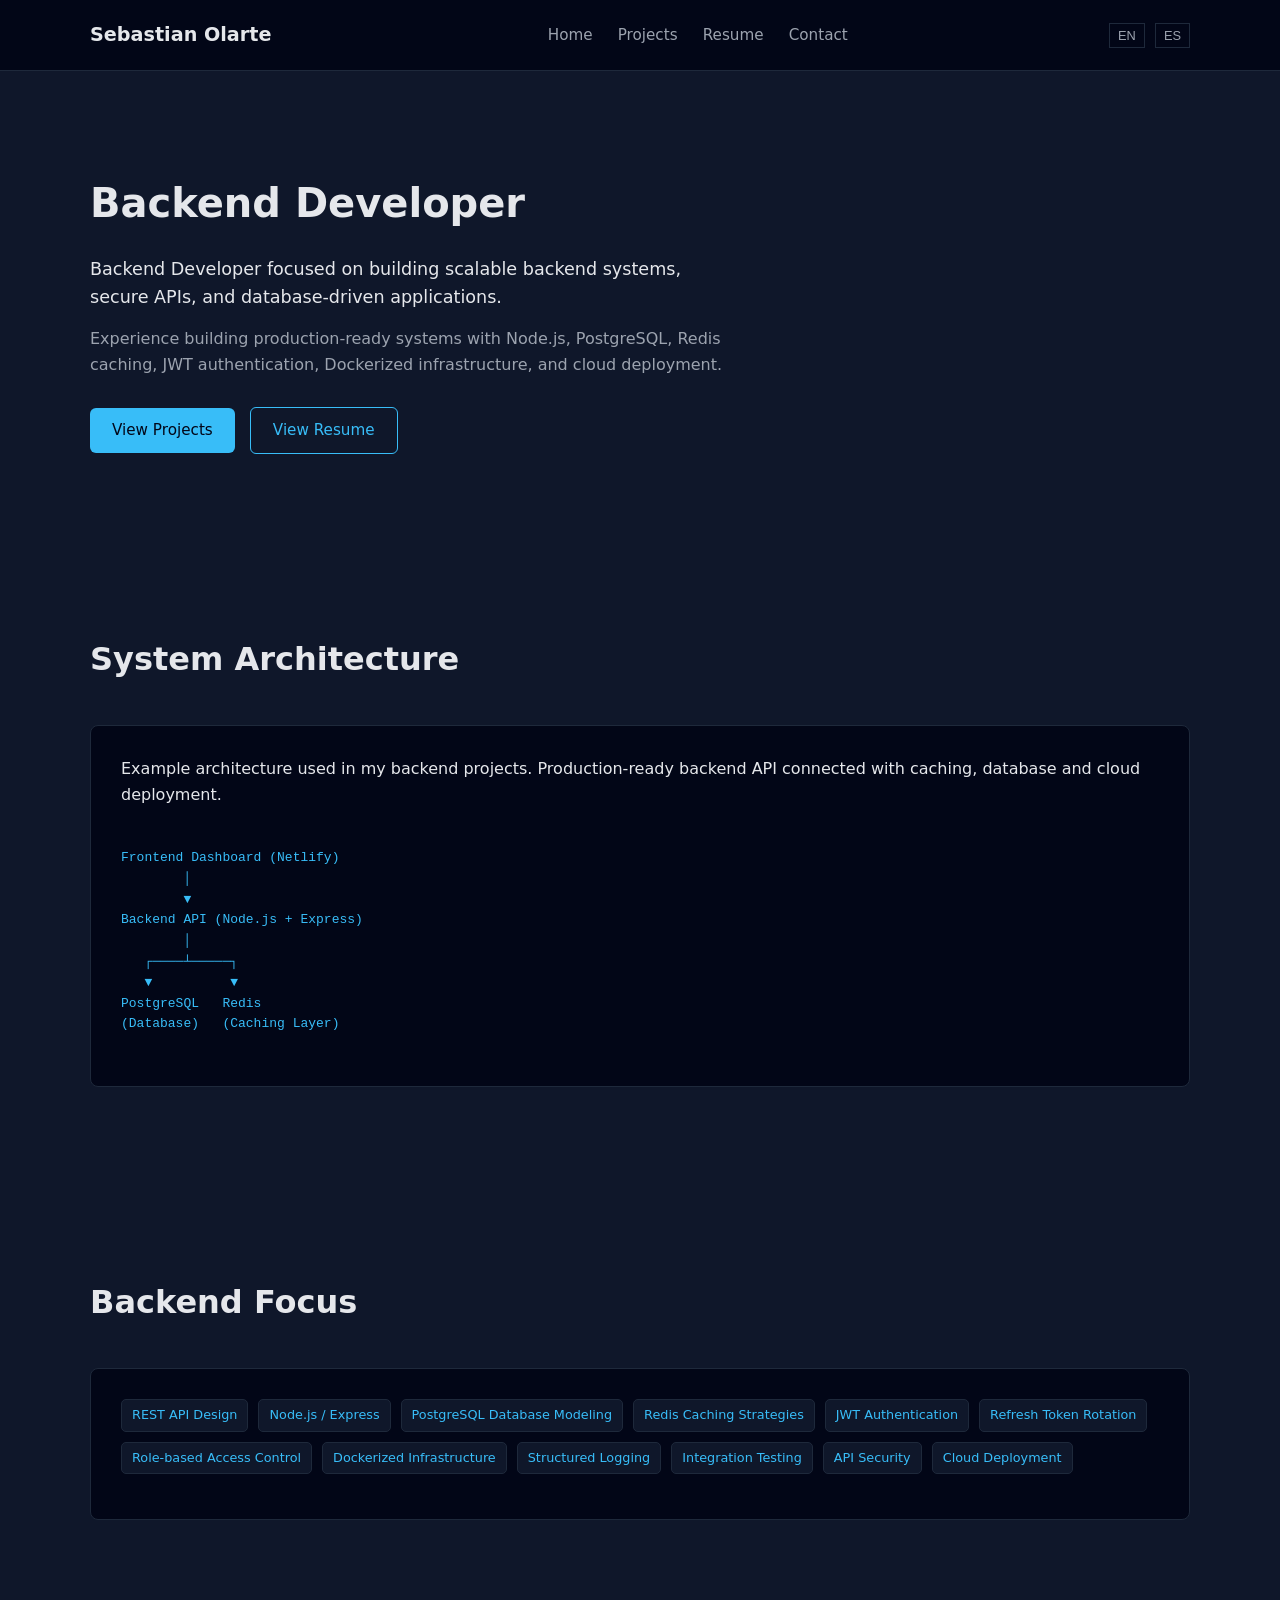
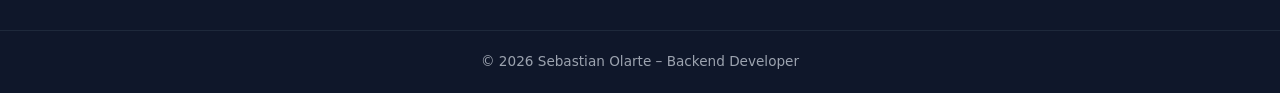
==== index.html @ 6d6d3479 "initial portfolio" ====
<!DOCTYPE html>
<html lang="en">
<head>
<meta charset="UTF-8" />
<meta name="viewport" content="width=device-width, initial-scale=1.0" />
<title>Sebastian Olarte | Backend Developer</title>

<link rel="stylesheet" href="css/main.css" />
<link rel="stylesheet" href="css/responsive.css" />

</head>

<body>

<!-- HEADER -->
<header class="header">
<div class="container header-content">

<h1 class="logo">Sebastian Olarte</h1>

<nav class="nav">
<a href="index.html">Home</a>
<a href="projects.html">Projects</a>
<a href="resume.html">Resume</a>
<a href="contact.html">Contact</a>
</nav>

<div class="lang-toggle">
<button data-lang="en">EN</button>
<button data-lang="es">ES</button>
</div>

</div>
</header>

<!-- HERO -->
<section class="hero">
<div class="container hero-content">

<!-- ENGLISH -->
<div class="lang lang-en active">

<h2>Backend Developer</h2>

<p class="hero-text">
Backend Developer focused on building scalable backend systems,
secure APIs, and database-driven applications.
</p>

<p class="hero-subtext">
Experience building production-ready systems with Node.js,
PostgreSQL, Redis caching, JWT authentication, Dockerized infrastructure,
and cloud deployment.
</p>

<div class="hero-actions">
<a href="projects.html" class="btn primary">View Projects</a>
<a href="resume.html" class="btn secondary">View Resume</a>
</div>

</div>

<!-- SPANISH -->
<div class="lang lang-es">

<h2>Backend Developer</h2>

<p class="hero-text">
Desarrollador Backend enfocado en construir sistemas escalables,
APIs seguras y aplicaciones basadas en bases de datos.
</p>

<p class="hero-subtext">
Experiencia construyendo sistemas listos para producción con Node.js,
PostgreSQL, Redis caching, autenticación JWT, infraestructura con Docker
y despliegue en la nube.
</p>

<div class="hero-actions">
<a href="projects.html" class="btn primary">Ver Proyectos</a>
<a href="resume.html" class="btn secondary">Ver CV</a>
</div>

</div>

</div>
</section>

<!-- SYSTEM ARCHITECTURE -->
<section class="projects">
<div class="container">

<h2>System Architecture</h2>

<div class="project-card">

<p class="project-description">
Example architecture used in my backend projects.
Production-ready backend API connected with caching, database
and cloud deployment.
</p>

<pre style="margin-top:20px;color:#38bdf8">

Frontend Dashboard (Netlify)
        │
        ▼
Backend API (Node.js + Express)
        │
   ┌────┴─────┐
   ▼          ▼
PostgreSQL   Redis
(Database)   (Caching Layer)

</pre>

</div>

</div>
</section>

<!-- BACKEND FOCUS -->
<section class="projects">
<div class="container">

<h2>Backend Focus</h2>

<div class="project-card">

<ul class="project-tech">

<li>REST API Design</li>
<li>Node.js / Express</li>
<li>PostgreSQL Database Modeling</li>
<li>Redis Caching Strategies</li>
<li>JWT Authentication</li>
<li>Refresh Token Rotation</li>
<li>Role-based Access Control</li>
<li>Dockerized Infrastructure</li>
<li>Structured Logging</li>
<li>Integration Testing</li>
<li>API Security</li>
<li>Cloud Deployment</li>

</ul>

</div>

</div>
</section>

<!-- FOOTER -->
<footer class="footer">
<div class="container">
<p>© 2026 Sebastian Olarte – Backend Developer</p>
</div>
</footer>

<script src="js/lang.js"></script>

</body>
</html>
---- css/main.css ----
/* =========================
  RESET + BASE
========================= */
* {
  margin: 0;
  padding: 0;
  box-sizing: border-box;
}

body {
  font-family: system-ui, -apple-system, BlinkMacSystemFont, "Segoe UI", sans-serif;
  background-color: #0f172a;
  color: #e5e7eb;
  line-height: 1.6;
}

/* =========================
  CONTAINER
========================= */
.container {
  width: 90%;
  max-width: 1100px;
  margin: 0 auto;
}

/* =========================
  HEADER
========================= */
.header {
  background-color: #020617;
  border-bottom: 1px solid #1e293b;
}

.header-content {
  display: flex;
  justify-content: space-between;
  align-items: center;
  height: 70px;
}

.logo {
  font-size: 1.2rem;
  font-weight: 600;
  color: #e5e7eb;
}

/* =========================
  NAV
========================= */
.nav a {
  margin-left: 20px;
  text-decoration: none;
  color: #9ca3af;
  font-size: 0.95rem;
}

.nav a:hover {
  color: #38bdf8;
}

/* =========================
  LANGUAGE TOGGLE
========================= */
.lang-toggle button {
  background: none;
  border: 1px solid #1e293b;
  color: #9ca3af;
  padding: 4px 8px;
  margin-left: 5px;
  cursor: pointer;
  font-size: 0.8rem;
}

.lang-toggle button:hover {
  color: #38bdf8;
  border-color: #38bdf8;
}

/* =========================
  HERO
========================= */
.hero {
  padding: 100px 0;
}

.hero h2 {
  font-size: 2.5rem;
  margin-bottom: 20px;
}

.hero-text {
  max-width: 650px;
  font-size: 1.1rem;
  color: #e5e7eb;
  margin-bottom: 15px;
}

.hero-subtext {
  max-width: 650px;
  color: #9ca3af;
  margin-bottom: 30px;
}

/* =========================
  BUTTONS
========================= */
.btn {
  display: inline-block;
  padding: 10px 22px;
  border-radius: 6px;
  text-decoration: none;
  font-size: 0.95rem;
  margin-right: 10px;
}

.btn.primary {
  background-color: #38bdf8;
  color: #020617;
}

.btn.primary:hover {
  opacity: 0.9;
}

.btn.secondary {
  border: 1px solid #38bdf8;
  color: #38bdf8;
}

.btn.secondary:hover {
  background-color: #38bdf8;
  color: #020617;
}

/* =========================
  FOOTER
========================= */
.footer {
  border-top: 1px solid #1e293b;
  padding: 20px 0;
  text-align: center;
  color: #9ca3af;
  font-size: 0.85rem;
}

/* =========================
  LANGUAGE HANDLING
========================= */
.lang {
  display: none;
}

.lang.active {
  display: block
}

/* =========================
  PROJECTS
========================= */
.projects {
  padding: 80px 0;
}

.projects h2 {
  font-size: 2rem;
  margin-bottom: 40px;
}

.project-card {
  background-color: #020617;
  border: 1px solid #1e293b;
  border-radius: 8px;
  padding: 30px;
  margin-bottom: 30px;
}

.project-card h3 {
  margin-bottom: 15px;
}

.project-description {
  color: #e5e7eb;
  margin-bottom: 15px;
}

.project-tech {
  list-style: none;
  display: flex;
  flex-wrap: wrap;
  gap: 10px;
  margin-bottom: 15px;
}

.project-tech li {
  background-color: #0f172a;
  border: 1px solid #1e293b;
  padding: 5px 10px;
  font-size: 0.8rem;
  border-radius: 5px;
  color: #38bdf8;
}

.project-role {
  color: #9ca3af;
  margin-bottom: 15px;
}

.project-links a {
  margin-right: 10px;
}


/* =========================
  RESUME
========================= */
.resume {
  padding: 80px 0;
}

.resume h2 {
  font-size: 2rem;
  margin-bottom: 40px;
}

.resume-section {
  margin-bottom: 40px;
}

.resume-section h3 {
  margin-bottom: 15px;
  font-size: 1.2rem;
}

.skills-list {
  list-style: none;
  display: flex;
  flex-wrap: wrap;
  gap: 10px;
}

.skills-list li {
  background-color: #020617;
  border: 1px solid #1e293b;
  padding: 8px 12px;
  border-radius: 6px;
  font-size: 0.85rem;
  color: #38bdf8;
}

.experience-item h4 {
  margin-bottom: 5px;
}

.experience-item span {
  display: block;
  font-size: 0.85rem;
  color: #9ca3af;
  margin-bottom: 10px;
}

.experience-item ul {
  margin-left: 20px;
  color: #e5e7eb;
}

/* =========================
  CONTACT
========================= */
.contact {
  padding: 80px 0;
}

.contact h2 {
  font-size: 2rem;
  margin-bottom: 20px;
}

.contact-text {
  color: #9ca3af;
  margin-bottom: 30px;
  max-width: 600px;
}

.contact-list {
  list-style: none;
}

.contact-list li {
  margin-bottom: 15px;
  font-size: 1rem;
}

.contact-list a {
  color: #38bdf8;
  text-decoration: none;
}

.contact-list a:hover {
  text-decoration: underline;
}
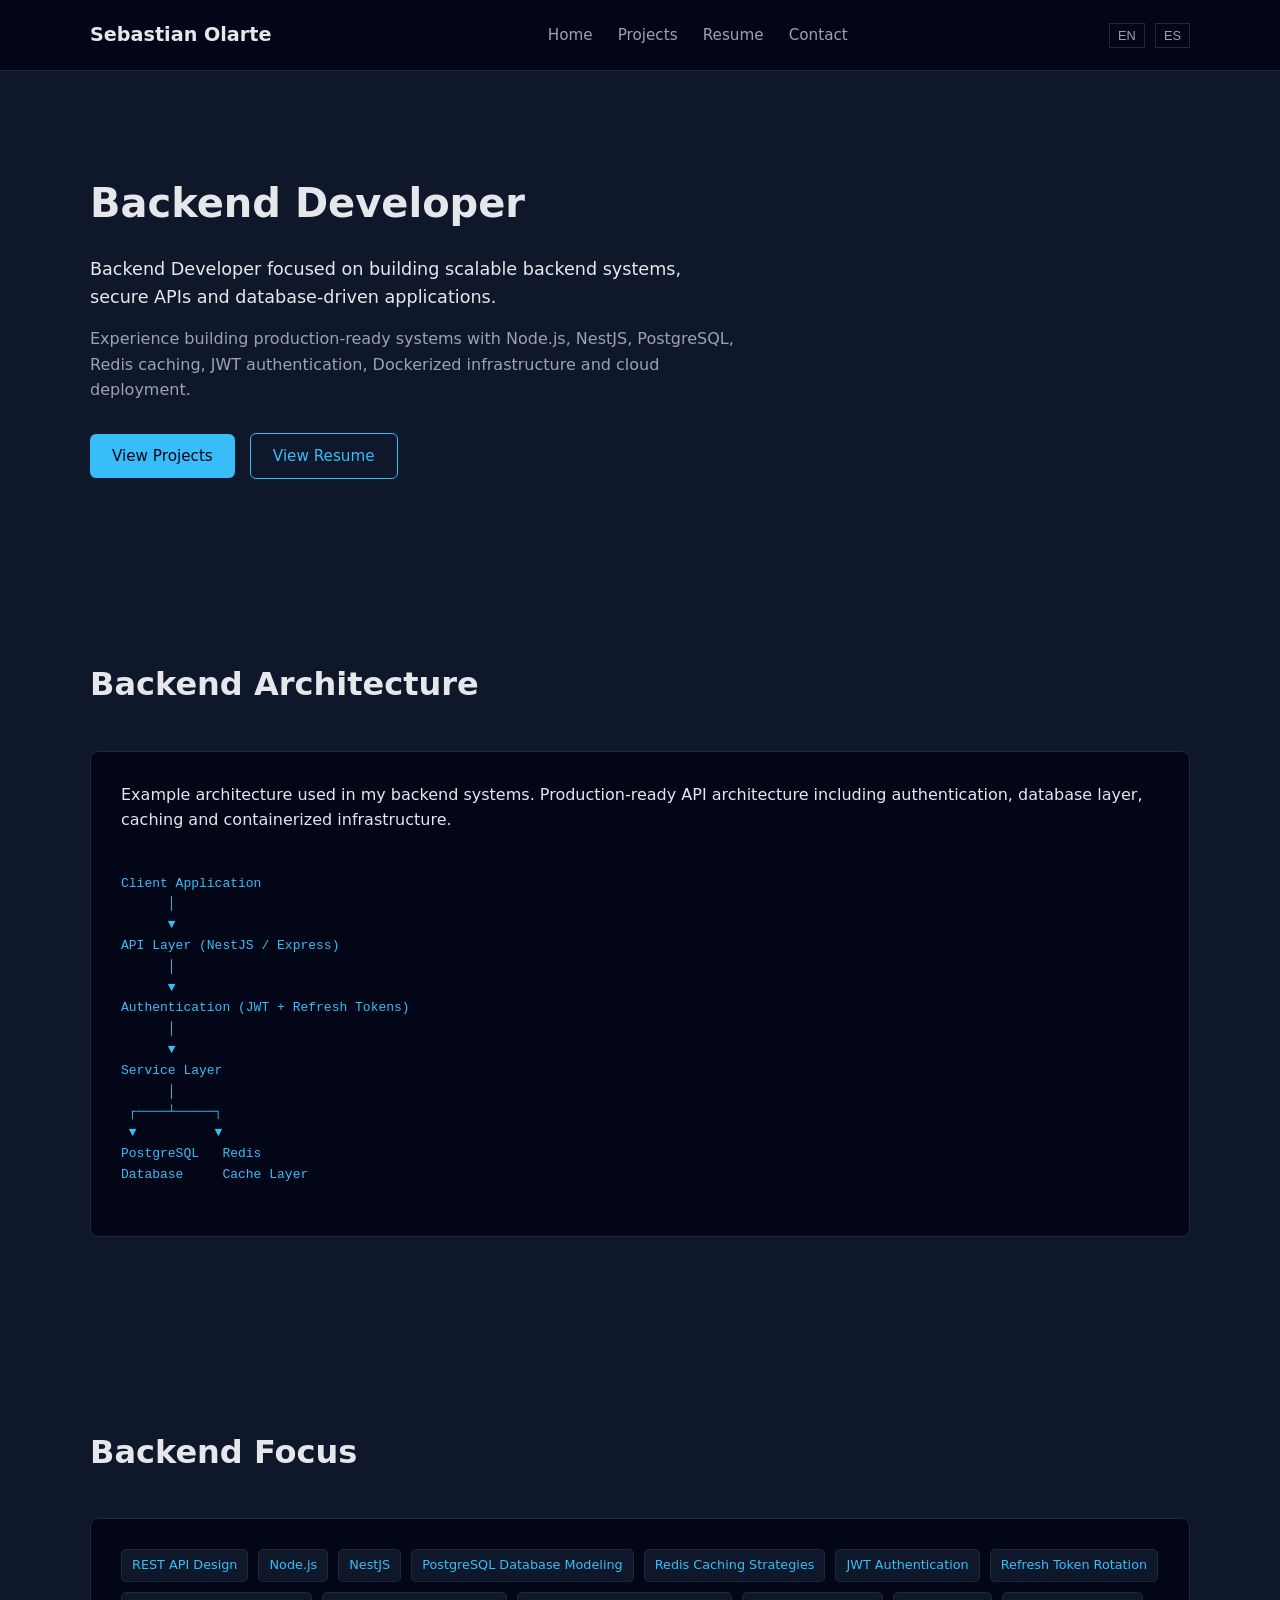
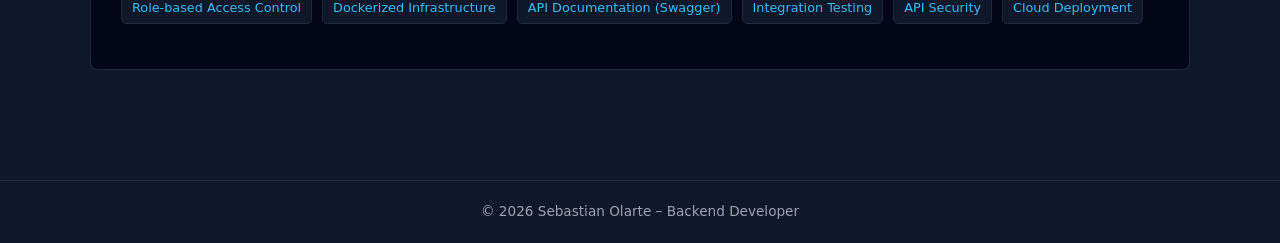
==== commit 16dfd517: "feat: portfolio updated" ====
--- a/index.html
+++ b/index.html
@@ -12,7 +12,6 @@
 
 <body>
 
-<!-- HEADER -->
 <header class="header">
 <div class="container header-content">
 
@@ -33,24 +32,24 @@
 </div>
 </header>
 
-<!-- HERO -->
+
 <section class="hero">
 <div class="container hero-content">
 
-<!-- ENGLISH -->
+
 <div class="lang lang-en active">
 
 <h2>Backend Developer</h2>
 
 <p class="hero-text">
 Backend Developer focused on building scalable backend systems,
-secure APIs, and database-driven applications.
+secure APIs and database-driven applications.
 </p>
 
 <p class="hero-subtext">
 Experience building production-ready systems with Node.js,
-PostgreSQL, Redis caching, JWT authentication, Dockerized infrastructure,
-and cloud deployment.
+NestJS, PostgreSQL, Redis caching, JWT authentication,
+Dockerized infrastructure and cloud deployment.
 </p>
 
 <div class="hero-actions">
@@ -60,7 +59,7 @@
 
 </div>
 
-<!-- SPANISH -->
+
 <div class="lang lang-es">
 
 <h2>Backend Developer</h2>
@@ -71,8 +70,9 @@
 </p>
 
 <p class="hero-subtext">
-Experiencia construyendo sistemas listos para producción con Node.js,
-PostgreSQL, Redis caching, autenticación JWT, infraestructura con Docker
+Experiencia construyendo sistemas listos para producción con
+Node.js, NestJS, PostgreSQL, Redis caching,
+autenticación JWT, infraestructura con Docker
 y despliegue en la nube.
 </p>
 
@@ -86,31 +86,38 @@
 </div>
 </section>
 
-<!-- SYSTEM ARCHITECTURE -->
+
+
 <section class="projects">
 <div class="container">
 
-<h2>System Architecture</h2>
+<h2>Backend Architecture</h2>
 
 <div class="project-card">
 
 <p class="project-description">
-Example architecture used in my backend projects.
-Production-ready backend API connected with caching, database
-and cloud deployment.
+Example architecture used in my backend systems.
+Production-ready API architecture including authentication,
+database layer, caching and containerized infrastructure.
 </p>
 
 <pre style="margin-top:20px;color:#38bdf8">
 
-Frontend Dashboard (Netlify)
-        │
-        ▼
-Backend API (Node.js + Express)
-        │
-   ┌────┴─────┐
-   ▼          ▼
+Client Application
+      │
+      ▼
+API Layer (NestJS / Express)
+      │
+      ▼
+Authentication (JWT + Refresh Tokens)
+      │
+      ▼
+Service Layer
+      │
+ ┌────┴─────┐
+ ▼          ▼
 PostgreSQL   Redis
-(Database)   (Caching Layer)
+Database     Cache Layer
 
 </pre>
 
@@ -119,7 +126,8 @@
 </div>
 </section>
 
-<!-- BACKEND FOCUS -->
+
+
 <section class="projects">
 <div class="container">
 
@@ -130,14 +138,15 @@
 <ul class="project-tech">
 
 <li>REST API Design</li>
-<li>Node.js / Express</li>
+<li>Node.js</li>
+<li>NestJS</li>
 <li>PostgreSQL Database Modeling</li>
 <li>Redis Caching Strategies</li>
 <li>JWT Authentication</li>
 <li>Refresh Token Rotation</li>
 <li>Role-based Access Control</li>
 <li>Dockerized Infrastructure</li>
-<li>Structured Logging</li>
+<li>API Documentation (Swagger)</li>
 <li>Integration Testing</li>
 <li>API Security</li>
 <li>Cloud Deployment</li>
@@ -149,7 +158,7 @@
 </div>
 </section>
 
-<!-- FOOTER -->
+
 <footer class="footer">
 <div class="container">
 <p>© 2026 Sebastian Olarte – Backend Developer</p>
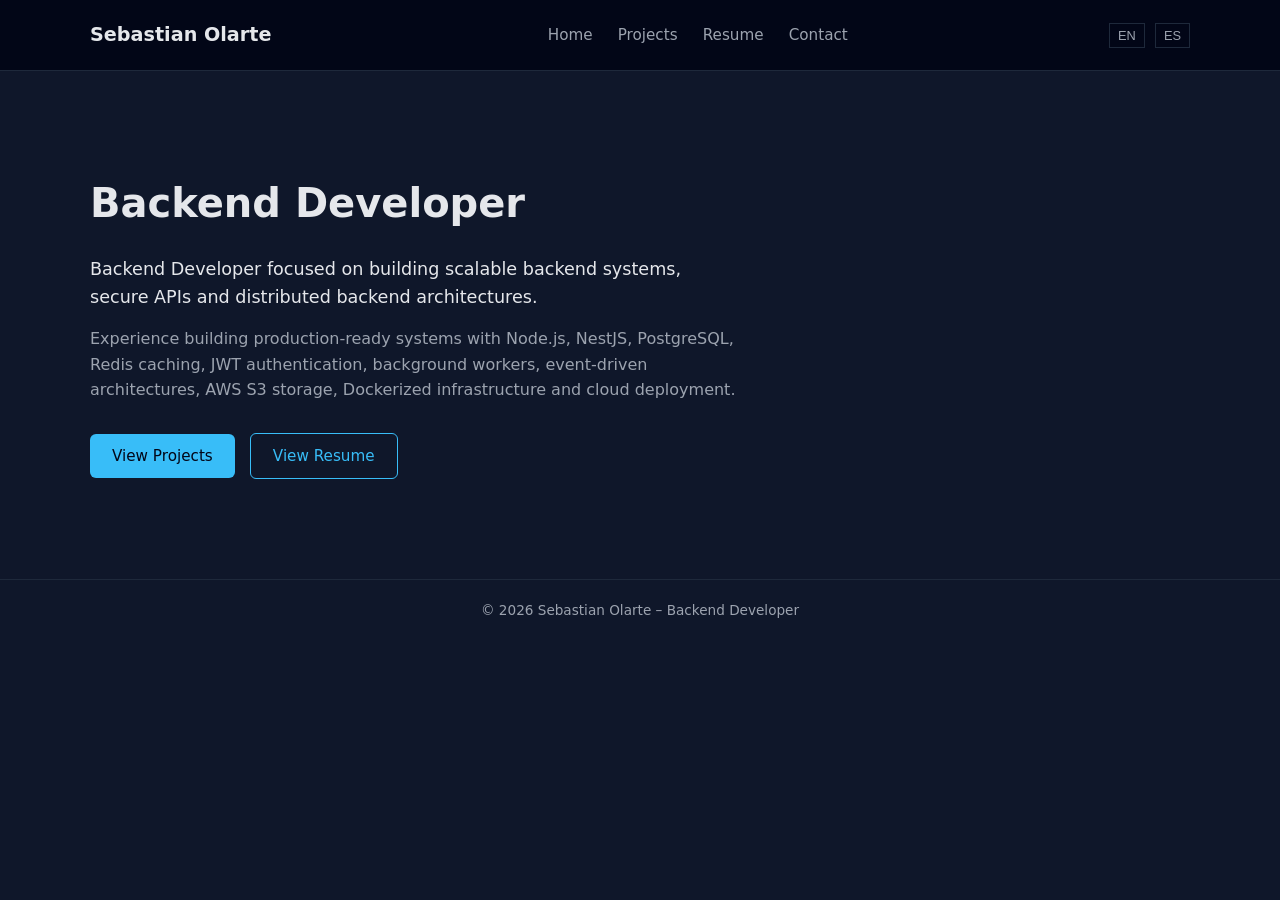
==== commit d9ff5d3a: "feat: portfolio updated" ====
--- a/index.html
+++ b/index.html
@@ -43,12 +43,14 @@
 
 <p class="hero-text">
 Backend Developer focused on building scalable backend systems,
-secure APIs and database-driven applications.
+secure APIs and distributed backend architectures.
 </p>
 
 <p class="hero-subtext">
-Experience building production-ready systems with Node.js,
-NestJS, PostgreSQL, Redis caching, JWT authentication,
+Experience building production-ready systems with
+Node.js, NestJS, PostgreSQL, Redis caching,
+JWT authentication, background workers,
+event-driven architectures, AWS S3 storage,
 Dockerized infrastructure and cloud deployment.
 </p>
 
@@ -66,14 +68,15 @@
 
 <p class="hero-text">
 Desarrollador Backend enfocado en construir sistemas escalables,
-APIs seguras y aplicaciones basadas en bases de datos.
+APIs seguras y arquitecturas backend distribuidas.
 </p>
 
 <p class="hero-subtext">
 Experiencia construyendo sistemas listos para producción con
 Node.js, NestJS, PostgreSQL, Redis caching,
-autenticación JWT, infraestructura con Docker
-y despliegue en la nube.
+autenticación JWT, workers en background,
+arquitecturas event-driven, almacenamiento en AWS S3,
+infraestructura con Docker y despliegue en la nube.
 </p>
 
 <div class="hero-actions">
@@ -85,80 +88,6 @@
 
 </div>
 </section>
-
-
-
-<section class="projects">
-<div class="container">
-
-<h2>Backend Architecture</h2>
-
-<div class="project-card">
-
-<p class="project-description">
-Example architecture used in my backend systems.
-Production-ready API architecture including authentication,
-database layer, caching and containerized infrastructure.
-</p>
-
-<pre style="margin-top:20px;color:#38bdf8">
-
-Client Application
-      │
-      ▼
-API Layer (NestJS / Express)
-      │
-      ▼
-Authentication (JWT + Refresh Tokens)
-      │
-      ▼
-Service Layer
-      │
- ┌────┴─────┐
- ▼          ▼
-PostgreSQL   Redis
-Database     Cache Layer
-
-</pre>
-
-</div>
-
-</div>
-</section>
-
-
-
-<section class="projects">
-<div class="container">
-
-<h2>Backend Focus</h2>
-
-<div class="project-card">
-
-<ul class="project-tech">
-
-<li>REST API Design</li>
-<li>Node.js</li>
-<li>NestJS</li>
-<li>PostgreSQL Database Modeling</li>
-<li>Redis Caching Strategies</li>
-<li>JWT Authentication</li>
-<li>Refresh Token Rotation</li>
-<li>Role-based Access Control</li>
-<li>Dockerized Infrastructure</li>
-<li>API Documentation (Swagger)</li>
-<li>Integration Testing</li>
-<li>API Security</li>
-<li>Cloud Deployment</li>
-
-</ul>
-
-</div>
-
-</div>
-</section>
-
-
 <footer class="footer">
 <div class="container">
 <p>© 2026 Sebastian Olarte – Backend Developer</p>
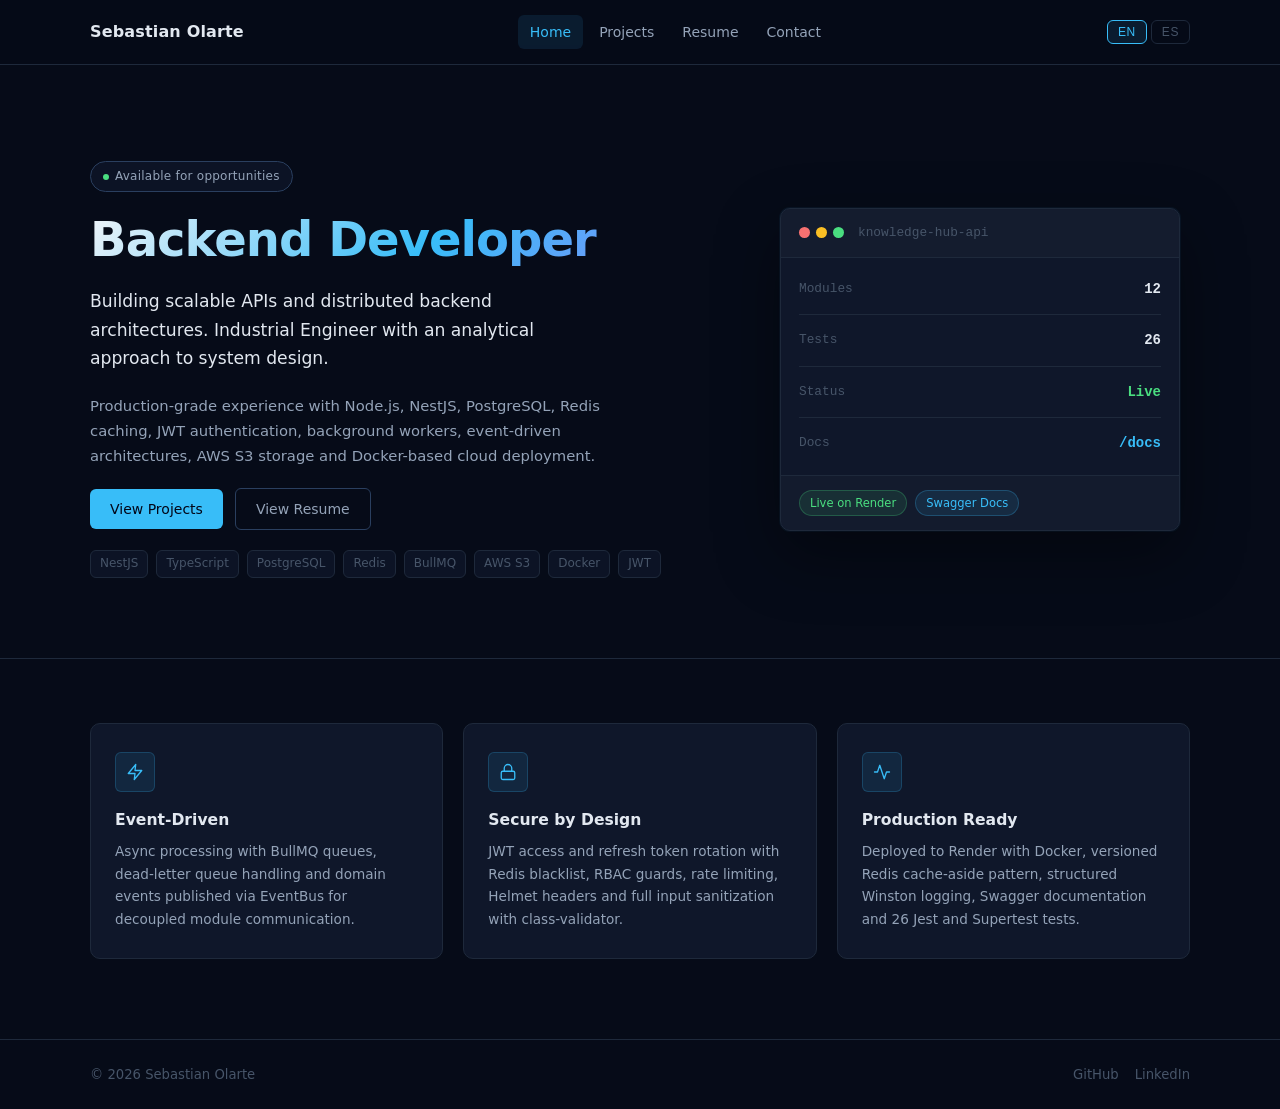
==== commit ed589e9d: "redesign: complete visual overhaul of portfolio - New design system with CSS custom properties (desi" ====
--- a/index.html
+++ b/index.html
@@ -1,100 +1,229 @@
 <!DOCTYPE html>
 <html lang="en">
 <head>
-<meta charset="UTF-8" />
-<meta name="viewport" content="width=device-width, initial-scale=1.0" />
-<title>Sebastian Olarte | Backend Developer</title>
-
-<link rel="stylesheet" href="css/main.css" />
-<link rel="stylesheet" href="css/responsive.css" />
-
+  <meta charset="UTF-8" />
+  <meta name="viewport" content="width=device-width, initial-scale=1.0" />
+  <title>Sebastian Olarte | Backend Developer</title>
+  <link rel="stylesheet" href="css/main.css" />
+  <link rel="stylesheet" href="css/responsive.css" />
 </head>
-
 <body>
 
-<header class="header">
-<div class="container header-content">
-
-<h1 class="logo">Sebastian Olarte</h1>
-
-<nav class="nav">
-<a href="index.html">Home</a>
-<a href="projects.html">Projects</a>
-<a href="resume.html">Resume</a>
-<a href="contact.html">Contact</a>
-</nav>
-
-<div class="lang-toggle">
-<button data-lang="en">EN</button>
-<button data-lang="es">ES</button>
-</div>
-
-</div>
-</header>
-
-
-<section class="hero">
-<div class="container hero-content">
-
-
-<div class="lang lang-en active">
-
-<h2>Backend Developer</h2>
-
-<p class="hero-text">
-Backend Developer focused on building scalable backend systems,
-secure APIs and distributed backend architectures.
-</p>
-
-<p class="hero-subtext">
-Experience building production-ready systems with
-Node.js, NestJS, PostgreSQL, Redis caching,
-JWT authentication, background workers,
-event-driven architectures, AWS S3 storage,
-Dockerized infrastructure and cloud deployment.
-</p>
-
-<div class="hero-actions">
-<a href="projects.html" class="btn primary">View Projects</a>
-<a href="resume.html" class="btn secondary">View Resume</a>
-</div>
-
-</div>
-
-
-<div class="lang lang-es">
-
-<h2>Backend Developer</h2>
-
-<p class="hero-text">
-Desarrollador Backend enfocado en construir sistemas escalables,
-APIs seguras y arquitecturas backend distribuidas.
-</p>
-
-<p class="hero-subtext">
-Experiencia construyendo sistemas listos para producción con
-Node.js, NestJS, PostgreSQL, Redis caching,
-autenticación JWT, workers en background,
-arquitecturas event-driven, almacenamiento en AWS S3,
-infraestructura con Docker y despliegue en la nube.
-</p>
-
-<div class="hero-actions">
-<a href="projects.html" class="btn primary">Ver Proyectos</a>
-<a href="resume.html" class="btn secondary">Ver CV</a>
-</div>
-
-</div>
-
-</div>
-</section>
-<footer class="footer">
-<div class="container">
-<p>© 2026 Sebastian Olarte – Backend Developer</p>
-</div>
-</footer>
-
-<script src="js/lang.js"></script>
-
+  <header class="header">
+    <div class="container header-content">
+      <span class="logo">Sebastian Olarte</span>
+      <nav class="nav">
+        <a href="index.html" class="active">Home</a>
+        <a href="projects.html">Projects</a>
+        <a href="resume.html">Resume</a>
+        <a href="contact.html">Contact</a>
+      </nav>
+      <div class="lang-toggle">
+        <button data-lang="en">EN</button>
+        <button data-lang="es">ES</button>
+      </div>
+    </div>
+  </header>
+
+  <section class="hero">
+    <div class="container">
+
+      <div class="lang lang-en active">
+        <div class="hero-grid">
+          <div class="hero-text-col">
+            <div>
+              <span class="badge">
+                <span class="dot"></span>
+                Available for opportunities
+              </span>
+            </div>
+            <h1>Backend Developer</h1>
+            <p class="hero-lead">
+              Building scalable APIs and distributed backend architectures.
+              Industrial Engineer with an analytical approach to system design.
+            </p>
+            <p class="hero-sub">
+              Production-grade experience with Node.js, NestJS, PostgreSQL, Redis caching,
+              JWT authentication, background workers, event-driven architectures,
+              AWS S3 storage and Docker-based cloud deployment.
+            </p>
+            <div class="hero-actions">
+              <a href="projects.html" class="btn primary">View Projects</a>
+              <a href="resume.html" class="btn secondary">View Resume</a>
+            </div>
+            <div class="tech-tags">
+              <span class="tech-tag">NestJS</span>
+              <span class="tech-tag">TypeScript</span>
+              <span class="tech-tag">PostgreSQL</span>
+              <span class="tech-tag">Redis</span>
+              <span class="tech-tag">BullMQ</span>
+              <span class="tech-tag">AWS S3</span>
+              <span class="tech-tag">Docker</span>
+              <span class="tech-tag">JWT</span>
+            </div>
+          </div>
+
+          <div class="hero-visual">
+            <div class="api-card">
+              <div class="api-card-header">
+                <div class="api-card-dots">
+                  <span class="dot-red"></span>
+                  <span class="dot-yellow"></span>
+                  <span class="dot-green"></span>
+                </div>
+                <span class="api-card-title">knowledge-hub-api</span>
+              </div>
+              <div class="api-card-body">
+                <div class="api-stat-row">
+                  <span class="api-stat-label">Modules</span>
+                  <span class="api-stat-value">12</span>
+                </div>
+                <div class="api-stat-row">
+                  <span class="api-stat-label">Tests</span>
+                  <span class="api-stat-value">26</span>
+                </div>
+                <div class="api-stat-row">
+                  <span class="api-stat-label">Status</span>
+                  <span class="api-stat-value live">Live</span>
+                </div>
+                <div class="api-stat-row">
+                  <span class="api-stat-label">Docs</span>
+                  <span class="api-stat-value docs-link">/docs</span>
+                </div>
+              </div>
+              <div class="api-card-footer">
+                <span class="api-pill live">Live on Render</span>
+                <span class="api-pill docs">Swagger Docs</span>
+              </div>
+            </div>
+          </div>
+        </div>
+      </div>
+
+      <div class="lang lang-es">
+        <div class="hero-grid">
+          <div class="hero-text-col">
+            <div>
+              <span class="badge">
+                <span class="dot"></span>
+                Disponible para oportunidades
+              </span>
+            </div>
+            <h1>Backend Developer</h1>
+            <p class="hero-lead">
+              Construyendo APIs escalables y arquitecturas backend distribuidas.
+              Ingeniero Industrial con un enfoque analítico al diseño de sistemas.
+            </p>
+            <p class="hero-sub">
+              Experiencia en producción con Node.js, NestJS, PostgreSQL, Redis caching,
+              autenticación JWT, background workers, arquitecturas event-driven,
+              almacenamiento en AWS S3 y despliegue en la nube con Docker.
+            </p>
+            <div class="hero-actions">
+              <a href="projects.html" class="btn primary">Ver Proyectos</a>
+              <a href="resume.html" class="btn secondary">Ver CV</a>
+            </div>
+            <div class="tech-tags">
+              <span class="tech-tag">NestJS</span>
+              <span class="tech-tag">TypeScript</span>
+              <span class="tech-tag">PostgreSQL</span>
+              <span class="tech-tag">Redis</span>
+              <span class="tech-tag">BullMQ</span>
+              <span class="tech-tag">AWS S3</span>
+              <span class="tech-tag">Docker</span>
+              <span class="tech-tag">JWT</span>
+            </div>
+          </div>
+
+          <div class="hero-visual">
+            <div class="api-card">
+              <div class="api-card-header">
+                <div class="api-card-dots">
+                  <span class="dot-red"></span>
+                  <span class="dot-yellow"></span>
+                  <span class="dot-green"></span>
+                </div>
+                <span class="api-card-title">knowledge-hub-api</span>
+              </div>
+              <div class="api-card-body">
+                <div class="api-stat-row">
+                  <span class="api-stat-label">Modules</span>
+                  <span class="api-stat-value">12</span>
+                </div>
+                <div class="api-stat-row">
+                  <span class="api-stat-label">Tests</span>
+                  <span class="api-stat-value">26</span>
+                </div>
+                <div class="api-stat-row">
+                  <span class="api-stat-label">Status</span>
+                  <span class="api-stat-value live">Live</span>
+                </div>
+                <div class="api-stat-row">
+                  <span class="api-stat-label">Docs</span>
+                  <span class="api-stat-value docs-link">/docs</span>
+                </div>
+              </div>
+              <div class="api-card-footer">
+                <span class="api-pill live">Live on Render</span>
+                <span class="api-pill docs">Swagger Docs</span>
+              </div>
+            </div>
+          </div>
+        </div>
+      </div>
+
+    </div>
+  </section>
+
+  <section class="features">
+    <div class="container">
+      <div class="features-grid">
+
+        <div class="feature-card">
+          <div class="feature-icon">
+            <svg viewBox="0 0 24 24" aria-hidden="true">
+              <path d="M13 2L3 14h9l-1 8 10-12h-9l1-8z"/>
+            </svg>
+          </div>
+          <h3>Event-Driven</h3>
+          <p>Async processing with BullMQ queues, dead-letter queue handling and domain events published via EventBus for decoupled module communication.</p>
+        </div>
+
+        <div class="feature-card">
+          <div class="feature-icon">
+            <svg viewBox="0 0 24 24" aria-hidden="true">
+              <rect x="3" y="11" width="18" height="11" rx="2" ry="2"/>
+              <path d="M7 11V7a5 5 0 0 1 10 0v4"/>
+            </svg>
+          </div>
+          <h3>Secure by Design</h3>
+          <p>JWT access and refresh token rotation with Redis blacklist, RBAC guards, rate limiting, Helmet headers and full input sanitization with class-validator.</p>
+        </div>
+
+        <div class="feature-card">
+          <div class="feature-icon">
+            <svg viewBox="0 0 24 24" aria-hidden="true">
+              <polyline points="22 12 18 12 15 21 9 3 6 12 2 12"/>
+            </svg>
+          </div>
+          <h3>Production Ready</h3>
+          <p>Deployed to Render with Docker, versioned Redis cache-aside pattern, structured Winston logging, Swagger documentation and 26 Jest and Supertest tests.</p>
+        </div>
+
+      </div>
+    </div>
+  </section>
+
+  <footer class="footer">
+    <div class="container footer-inner">
+      <span class="footer-copy">© 2026 Sebastian Olarte</span>
+      <div class="footer-links">
+        <a href="https://github.com/sebasolarte22" target="_blank" rel="noopener noreferrer">GitHub</a>
+        <a href="https://www.linkedin.com/in/sebasolarte22/" target="_blank" rel="noopener noreferrer">LinkedIn</a>
+      </div>
+    </div>
+  </footer>
+
+  <script src="js/lang.js"></script>
 </body>
-</html>+</html>
--- a/css/main.css
+++ b/css/main.css
@@ -1,17 +1,61 @@
+/* =========================
+  DESIGN TOKENS
+========================= */
+:root {
+  --bg: #060b18;
+  --surface: #0c1325;
+  --card: #0f172a;
+  --card-hover: #131d30;
+  --border: #1e293b;
+  --border-hover: #2a3f5f;
+  --text: #e2e8f0;
+  --text-secondary: #94a3b8;
+  --text-muted: #475569;
+  --accent: #38bdf8;
+  --accent-soft: rgba(56, 189, 248, 0.1);
+  --accent-hover: #7dd3fc;
+  --green: #4ade80;
+  --green-soft: rgba(74, 222, 128, 0.1);
+  --radius: 10px;
+  --radius-sm: 6px;
+}
+
 /* =========================
   RESET + BASE
 ========================= */
-* {
+*,
+*::before,
+*::after {
   margin: 0;
   padding: 0;
   box-sizing: border-box;
 }
 
+html {
+  scroll-behavior: smooth;
+}
+
 body {
-  font-family: system-ui, -apple-system, BlinkMacSystemFont, "Segoe UI", sans-serif;
-  background-color: #0f172a;
-  color: #e5e7eb;
+  font-family: system-ui, -apple-system, BlinkMacSystemFont, "Segoe UI", Roboto, sans-serif;
+  background-color: var(--bg);
+  color: var(--text);
   line-height: 1.6;
+  -webkit-font-smoothing: antialiased;
+  -moz-osx-font-smoothing: grayscale;
+}
+
+a {
+  color: inherit;
+  text-decoration: none;
+}
+
+ul {
+  list-style: none;
+}
+
+img {
+  display: block;
+  max-width: 100%;
 }
 
 /* =========================
@@ -27,78 +71,102 @@
   HEADER
 ========================= */
 .header {
-  background-color: #020617;
-  border-bottom: 1px solid #1e293b;
+  position: sticky;
+  top: 0;
+  z-index: 100;
+  background-color: rgba(6, 11, 24, 0.8);
+  border-bottom: 1px solid var(--border);
+  backdrop-filter: blur(12px);
+  -webkit-backdrop-filter: blur(12px);
 }
 
 .header-content {
   display: flex;
   justify-content: space-between;
   align-items: center;
-  height: 70px;
+  height: 64px;
+  gap: 24px;
 }
 
 .logo {
-  font-size: 1.2rem;
+  font-size: 1rem;
   font-weight: 600;
-  color: #e5e7eb;
+  color: var(--text);
+  letter-spacing: 0.01em;
+  white-space: nowrap;
+  flex-shrink: 0;
 }
 
 /* =========================
   NAV
 ========================= */
+.nav {
+  display: flex;
+  align-items: center;
+  gap: 4px;
+}
+
 .nav a {
-  margin-left: 20px;
-  text-decoration: none;
-  color: #9ca3af;
-  font-size: 0.95rem;
+  padding: 6px 12px;
+  border-radius: var(--radius-sm);
+  font-size: 0.875rem;
+  color: var(--text-secondary);
+  transition: color 0.2s, background-color 0.2s;
 }
 
 .nav a:hover {
-  color: #38bdf8;
+  color: var(--text);
+  background-color: rgba(255, 255, 255, 0.04);
+}
+
+.nav a.active {
+  color: var(--accent);
+  background-color: var(--accent-soft);
 }
 
 /* =========================
   LANGUAGE TOGGLE
 ========================= */
+.lang-toggle {
+  display: flex;
+  align-items: center;
+  gap: 4px;
+  flex-shrink: 0;
+}
+
 .lang-toggle button {
   background: none;
-  border: 1px solid #1e293b;
-  color: #9ca3af;
-  padding: 4px 8px;
-  margin-left: 5px;
+  border: 1px solid var(--border);
+  color: var(--text-muted);
+  padding: 4px 10px;
+  border-radius: var(--radius-sm);
   cursor: pointer;
-  font-size: 0.8rem;
+  font-size: 0.75rem;
+  font-weight: 500;
+  letter-spacing: 0.05em;
+  transition: color 0.2s, border-color 0.2s, background-color 0.2s;
 }
 
 .lang-toggle button:hover {
-  color: #38bdf8;
-  border-color: #38bdf8;
-}
-
-/* =========================
-  HERO
-========================= */
-.hero {
-  padding: 100px 0;
-}
-
-.hero h2 {
-  font-size: 2.5rem;
-  margin-bottom: 20px;
-}
-
-.hero-text {
-  max-width: 650px;
-  font-size: 1.1rem;
-  color: #e5e7eb;
-  margin-bottom: 15px;
-}
-
-.hero-subtext {
-  max-width: 650px;
-  color: #9ca3af;
-  margin-bottom: 30px;
+  color: var(--accent);
+  border-color: var(--accent);
+}
+
+.lang-toggle button.active {
+  color: var(--accent);
+  border-color: var(--accent);
+  background-color: var(--accent-soft);
+}
+
+/* =========================
+  LANGUAGE HANDLING
+========================= */
+.lang {
+  display: none;
+}
+
+.lang.active {
+  display: block;
 }
 
 /* =========================
@@ -106,195 +174,834 @@
 ========================= */
 .btn {
   display: inline-block;
-  padding: 10px 22px;
-  border-radius: 6px;
-  text-decoration: none;
+  padding: 9px 20px;
+  border-radius: var(--radius-sm);
+  font-size: 0.875rem;
+  font-weight: 500;
+  cursor: pointer;
+  transition: all 0.2s;
+  white-space: nowrap;
+}
+
+.btn.primary {
+  background-color: var(--accent);
+  color: #020617;
+}
+
+.btn.primary:hover {
+  background-color: var(--accent-hover);
+}
+
+.btn.secondary {
+  border: 1px solid var(--border-hover);
+  color: var(--text-secondary);
+  background-color: transparent;
+}
+
+.btn.secondary:hover {
+  border-color: var(--accent);
+  color: var(--accent);
+  background-color: var(--accent-soft);
+}
+
+/* =========================
+  BADGE
+========================= */
+.badge {
+  display: inline-flex;
+  align-items: center;
+  gap: 6px;
+  padding: 5px 12px;
+  border-radius: 999px;
+  font-size: 0.75rem;
+  font-weight: 500;
+  border: 1px solid var(--border-hover);
+  background-color: var(--surface);
+  color: var(--text-secondary);
+  letter-spacing: 0.02em;
+}
+
+.badge .dot {
+  width: 6px;
+  height: 6px;
+  border-radius: 50%;
+  background-color: var(--green);
+  animation: pulse 2s ease-in-out infinite;
+}
+
+/* =========================
+  HERO
+========================= */
+.hero {
+  padding: 96px 0 80px;
+}
+
+.hero-grid {
+  display: grid;
+  grid-template-columns: 1fr 420px;
+  align-items: center;
+  gap: 64px;
+}
+
+.hero-text-col {
+  display: flex;
+  flex-direction: column;
+  gap: 20px;
+}
+
+.hero h1 {
+  font-size: 3rem;
+  font-weight: 700;
+  line-height: 1.15;
+  letter-spacing: -0.02em;
+  background: linear-gradient(135deg, #f1f5f9 0%, #38bdf8 55%, #818cf8 100%);
+  -webkit-background-clip: text;
+  -webkit-text-fill-color: transparent;
+  background-clip: text;
+}
+
+.hero-lead {
+  font-size: 1.075rem;
+  color: var(--text);
+  max-width: 520px;
+  line-height: 1.65;
+}
+
+.hero-sub {
+  font-size: 0.925rem;
+  color: var(--text-secondary);
+  max-width: 520px;
+  line-height: 1.7;
+}
+
+.hero-actions {
+  display: flex;
+  align-items: center;
+  gap: 12px;
+  flex-wrap: wrap;
+}
+
+.tech-tags {
+  display: flex;
+  flex-wrap: wrap;
+  gap: 8px;
+}
+
+.tech-tag {
+  font-size: 0.75rem;
+  color: var(--text-muted);
+  background-color: var(--surface);
+  border: 1px solid var(--border);
+  border-radius: var(--radius-sm);
+  padding: 3px 9px;
+}
+
+/* =========================
+  API CARD (hero visual)
+========================= */
+.hero-visual {
+  display: flex;
+  align-items: center;
+  justify-content: center;
+}
+
+.api-card {
+  background-color: var(--card);
+  border: 1px solid var(--border);
+  border-radius: var(--radius);
+  width: 100%;
+  max-width: 400px;
+  overflow: hidden;
+  box-shadow: 0 24px 64px rgba(0, 0, 0, 0.4), 0 0 0 1px rgba(56, 189, 248, 0.06);
+}
+
+.api-card-header {
+  display: flex;
+  align-items: center;
+  gap: 10px;
+  padding: 14px 18px;
+  border-bottom: 1px solid var(--border);
+  background-color: rgba(255, 255, 255, 0.02);
+}
+
+.api-card-dots {
+  display: flex;
+  gap: 6px;
+}
+
+.api-card-dots span {
+  width: 11px;
+  height: 11px;
+  border-radius: 50%;
+}
+
+.api-card-dots .dot-red { background-color: #f87171; }
+.api-card-dots .dot-yellow { background-color: #fbbf24; }
+.api-card-dots .dot-green { background-color: #4ade80; }
+
+.api-card-title {
+  font-size: 0.8rem;
+  color: var(--text-muted);
+  font-family: "SF Mono", "Fira Code", "Cascadia Code", monospace;
+  margin-left: 4px;
+}
+
+.api-card-body {
+  padding: 20px 18px;
+  display: flex;
+  flex-direction: column;
+  gap: 14px;
+}
+
+.api-stat-row {
+  display: flex;
+  justify-content: space-between;
+  align-items: center;
+  padding-bottom: 14px;
+  border-bottom: 1px solid var(--border);
+}
+
+.api-stat-row:last-child {
+  border-bottom: none;
+  padding-bottom: 0;
+}
+
+.api-stat-label {
+  font-size: 0.8rem;
+  color: var(--text-muted);
+  font-family: "SF Mono", "Fira Code", "Cascadia Code", monospace;
+}
+
+.api-stat-value {
+  font-size: 0.875rem;
+  font-weight: 600;
+  color: var(--text);
+  font-family: "SF Mono", "Fira Code", "Cascadia Code", monospace;
+}
+
+.api-stat-value.live {
+  color: var(--green);
+}
+
+.api-stat-value.docs-link {
+  color: var(--accent);
+}
+
+.api-card-footer {
+  padding: 14px 18px;
+  border-top: 1px solid var(--border);
+  display: flex;
+  align-items: center;
+  gap: 8px;
+  background-color: rgba(255, 255, 255, 0.015);
+}
+
+.api-pill {
+  font-size: 0.72rem;
+  padding: 3px 10px;
+  border-radius: 999px;
+  font-weight: 500;
+}
+
+.api-pill.live {
+  background-color: var(--green-soft);
+  color: var(--green);
+  border: 1px solid rgba(74, 222, 128, 0.25);
+}
+
+.api-pill.docs {
+  background-color: var(--accent-soft);
+  color: var(--accent);
+  border: 1px solid rgba(56, 189, 248, 0.25);
+}
+
+/* =========================
+  FEATURES SECTION
+========================= */
+.features {
+  padding: 64px 0 80px;
+  border-top: 1px solid var(--border);
+}
+
+.features-grid {
+  display: grid;
+  grid-template-columns: repeat(3, 1fr);
+  gap: 20px;
+}
+
+.feature-card {
+  background-color: var(--card);
+  border: 1px solid var(--border);
+  border-radius: var(--radius);
+  padding: 28px 24px;
+  transition: border-color 0.2s, background-color 0.2s, transform 0.2s;
+}
+
+.feature-card:hover {
+  border-color: var(--border-hover);
+  background-color: var(--card-hover);
+  transform: translateY(-3px);
+}
+
+.feature-icon {
+  width: 40px;
+  height: 40px;
+  border-radius: var(--radius-sm);
+  background-color: var(--accent-soft);
+  border: 1px solid rgba(56, 189, 248, 0.2);
+  display: flex;
+  align-items: center;
+  justify-content: center;
+  margin-bottom: 16px;
+}
+
+.feature-icon svg {
+  width: 18px;
+  height: 18px;
+  stroke: var(--accent);
+  fill: none;
+  stroke-width: 1.75;
+  stroke-linecap: round;
+  stroke-linejoin: round;
+}
+
+.feature-card h3 {
+  font-size: 0.975rem;
+  font-weight: 600;
+  color: var(--text);
+  margin-bottom: 8px;
+}
+
+.feature-card p {
+  font-size: 0.85rem;
+  color: var(--text-secondary);
+  line-height: 1.65;
+}
+
+/* =========================
+  PAGE HEADER
+========================= */
+.page-header {
+  padding: 64px 0 48px;
+  border-bottom: 1px solid var(--border);
+}
+
+.page-header h2 {
+  font-size: 2rem;
+  font-weight: 700;
+  letter-spacing: -0.02em;
+  color: var(--text);
+  margin-bottom: 8px;
+}
+
+.page-header p {
+  color: var(--text-secondary);
   font-size: 0.95rem;
-  margin-right: 10px;
-}
-
-.btn.primary {
-  background-color: #38bdf8;
-  color: #020617;
-}
-
-.btn.primary:hover {
-  opacity: 0.9;
-}
-
-.btn.secondary {
-  border: 1px solid #38bdf8;
-  color: #38bdf8;
-}
-
-.btn.secondary:hover {
-  background-color: #38bdf8;
-  color: #020617;
+}
+
+/* =========================
+  PROJECTS PAGE
+========================= */
+.projects {
+  padding: 56px 0 80px;
+}
+
+.project-featured {
+  position: relative;
+  background-color: var(--card);
+  border: 1px solid var(--border);
+  border-radius: var(--radius);
+  padding: 36px 32px;
+  margin-bottom: 40px;
+  overflow: hidden;
+  transition: border-color 0.2s, transform 0.2s;
+}
+
+.project-featured::before {
+  content: "";
+  display: block;
+  position: absolute;
+  top: 0;
+  left: 0;
+  right: 0;
+  height: 3px;
+  background: linear-gradient(90deg, #38bdf8, #818cf8);
+}
+
+.project-featured:hover {
+  border-color: var(--border-hover);
+  transform: translateY(-2px);
+}
+
+.project-featured-top {
+  display: flex;
+  align-items: center;
+  gap: 12px;
+  margin-bottom: 16px;
+}
+
+.project-featured h3 {
+  font-size: 1.35rem;
+  font-weight: 700;
+  color: var(--text);
+}
+
+.project-featured > p {
+  color: var(--text-secondary);
+  font-size: 0.925rem;
+  margin-bottom: 28px;
+  max-width: 760px;
+  line-height: 1.65;
+}
+
+.project-body {
+  display: grid;
+  grid-template-columns: 1fr 1fr;
+  gap: 32px;
+  margin-bottom: 28px;
+}
+
+.project-features {
+  display: flex;
+  flex-direction: column;
+  gap: 10px;
+}
+
+.project-features h4 {
+  font-size: 0.775rem;
+  font-weight: 600;
+  color: var(--text-muted);
+  text-transform: uppercase;
+  letter-spacing: 0.08em;
+  margin-bottom: 4px;
+}
+
+.project-features li {
+  font-size: 0.85rem;
+  color: var(--text-secondary);
+  padding-left: 18px;
+  position: relative;
+  line-height: 1.5;
+}
+
+.project-features li::before {
+  content: "\2192";
+  position: absolute;
+  left: 0;
+  color: var(--accent);
+  font-size: 0.8rem;
+}
+
+.project-metrics {
+  display: flex;
+  flex-direction: column;
+  gap: 16px;
+}
+
+.project-metrics h4 {
+  font-size: 0.775rem;
+  font-weight: 600;
+  color: var(--text-muted);
+  text-transform: uppercase;
+  letter-spacing: 0.08em;
+  margin-bottom: 4px;
+}
+
+.metrics-row {
+  display: flex;
+  gap: 20px;
+}
+
+.metric {
+  background-color: var(--surface);
+  border: 1px solid var(--border);
+  border-radius: var(--radius-sm);
+  padding: 16px 20px;
+  flex: 1;
+  text-align: center;
+}
+
+.metric-value {
+  font-size: 1.75rem;
+  font-weight: 700;
+  color: var(--accent);
+  display: block;
+  line-height: 1;
+  margin-bottom: 4px;
+}
+
+.metric-label {
+  font-size: 0.72rem;
+  color: var(--text-muted);
+  text-transform: uppercase;
+  letter-spacing: 0.06em;
+}
+
+.project-tech-tags {
+  display: flex;
+  flex-wrap: wrap;
+  gap: 8px;
+  margin-bottom: 24px;
+}
+
+.project-tech-tags li {
+  font-size: 0.775rem;
+  color: var(--accent);
+  background-color: var(--accent-soft);
+  border: 1px solid rgba(56, 189, 248, 0.2);
+  padding: 3px 10px;
+  border-radius: var(--radius-sm);
+}
+
+.project-links {
+  display: flex;
+  align-items: center;
+  gap: 12px;
+  flex-wrap: wrap;
+}
+
+/* STATUS BADGES */
+.status-badge {
+  display: inline-flex;
+  align-items: center;
+  gap: 6px;
+  font-size: 0.72rem;
+  font-weight: 600;
+  padding: 3px 10px;
+  border-radius: 999px;
+  letter-spacing: 0.04em;
+  text-transform: uppercase;
+}
+
+.status-badge.live {
+  background-color: var(--green-soft);
+  color: var(--green);
+  border: 1px solid rgba(74, 222, 128, 0.25);
+}
+
+.status-badge.live .pulse-dot {
+  width: 6px;
+  height: 6px;
+  border-radius: 50%;
+  background-color: var(--green);
+  animation: pulse 2s ease-in-out infinite;
+}
+
+.status-badge.local {
+  background-color: rgba(71, 85, 105, 0.15);
+  color: var(--text-muted);
+  border: 1px solid rgba(71, 85, 105, 0.3);
+}
+
+/* PROJECTS GRID */
+.projects-grid {
+  display: grid;
+  grid-template-columns: repeat(2, 1fr);
+  gap: 20px;
+}
+
+.project-card {
+  background-color: var(--card);
+  border: 1px solid var(--border);
+  border-radius: var(--radius);
+  padding: 28px 24px;
+  display: flex;
+  flex-direction: column;
+  gap: 16px;
+  transition: border-color 0.2s, background-color 0.2s, transform 0.2s;
+}
+
+.project-card:hover {
+  border-color: var(--border-hover);
+  background-color: var(--card-hover);
+  transform: translateY(-3px);
+}
+
+.project-card-top {
+  display: flex;
+  align-items: center;
+  gap: 10px;
+}
+
+.project-card h3 {
+  font-size: 1.05rem;
+  font-weight: 600;
+  color: var(--text);
+}
+
+.project-card p {
+  font-size: 0.875rem;
+  color: var(--text-secondary);
+  line-height: 1.65;
+  flex: 1;
+}
+
+/* =========================
+  RESUME PAGE
+========================= */
+.resume-page {
+  padding: 56px 0 80px;
+}
+
+.resume-block {
+  margin-bottom: 48px;
+}
+
+.resume-block-title {
+  font-size: 0.75rem;
+  font-weight: 600;
+  text-transform: uppercase;
+  letter-spacing: 0.1em;
+  color: var(--text-muted);
+  margin-bottom: 20px;
+  padding-bottom: 10px;
+  border-bottom: 1px solid var(--border);
+}
+
+.profile-text {
+  color: var(--text-secondary);
+  font-size: 0.925rem;
+  line-height: 1.75;
+  max-width: 700px;
+}
+
+/* SKILL GROUPS */
+.skill-groups {
+  display: flex;
+  flex-direction: column;
+  gap: 16px;
+}
+
+.skill-group {
+  display: flex;
+  align-items: flex-start;
+  gap: 24px;
+}
+
+.skill-group-label {
+  font-size: 0.8rem;
+  color: var(--text-muted);
+  width: 180px;
+  flex-shrink: 0;
+  padding-top: 4px;
+  font-weight: 500;
+}
+
+.skill-chips {
+  display: flex;
+  flex-wrap: wrap;
+  gap: 8px;
+  flex: 1;
+}
+
+.chip {
+  font-size: 0.8rem;
+  color: var(--text-secondary);
+  background-color: var(--surface);
+  border: 1px solid var(--border);
+  padding: 4px 12px;
+  border-radius: var(--radius-sm);
+}
+
+.chip.primary {
+  color: var(--accent);
+  background-color: var(--accent-soft);
+  border-color: rgba(56, 189, 248, 0.25);
+  font-weight: 500;
+}
+
+/* EXPERIENCE */
+.experience-item {
+  background-color: var(--card);
+  border: 1px solid var(--border);
+  border-radius: var(--radius);
+  padding: 28px 24px;
+}
+
+.experience-item h4 {
+  font-size: 1rem;
+  font-weight: 600;
+  color: var(--text);
+  margin-bottom: 4px;
+}
+
+.experience-meta {
+  display: block;
+  font-size: 0.825rem;
+  color: var(--accent);
+  margin-bottom: 16px;
+}
+
+.experience-list {
+  list-style: disc;
+  margin-left: 20px;
+  display: flex;
+  flex-direction: column;
+  gap: 8px;
+}
+
+.experience-list li {
+  font-size: 0.875rem;
+  color: var(--text-secondary);
+  line-height: 1.6;
+}
+
+/* EDUCATION */
+.education-card {
+  background-color: var(--card);
+  border: 1px solid var(--border);
+  border-radius: var(--radius);
+  padding: 24px;
+}
+
+.education-card h4 {
+  font-size: 0.975rem;
+  font-weight: 600;
+  color: var(--text);
+  margin-bottom: 4px;
+}
+
+.education-card span {
+  font-size: 0.85rem;
+  color: var(--text-muted);
+}
+
+/* LANGUAGES */
+.languages-list {
+  display: flex;
+  flex-direction: column;
+  gap: 10px;
+}
+
+.language-item {
+  display: flex;
+  align-items: center;
+  gap: 12px;
+}
+
+.language-name {
+  font-size: 0.9rem;
+  color: var(--text);
+  font-weight: 500;
+  width: 100px;
+}
+
+.language-level {
+  font-size: 0.825rem;
+  color: var(--text-muted);
+}
+
+/* =========================
+  CONTACT PAGE
+========================= */
+.contact-page {
+  padding: 56px 0 80px;
+}
+
+.contact-intro {
+  color: var(--text-secondary);
+  font-size: 0.95rem;
+  margin-bottom: 40px;
+  max-width: 560px;
+  line-height: 1.7;
+}
+
+.contact-cards {
+  display: flex;
+  flex-direction: column;
+  gap: 12px;
+}
+
+.contact-card {
+  display: flex;
+  align-items: center;
+  justify-content: space-between;
+  background-color: var(--card);
+  border: 1px solid var(--border);
+  border-radius: var(--radius);
+  padding: 22px 24px;
+  transition: border-color 0.2s, background-color 0.2s, transform 0.2s;
+  max-width: 560px;
+}
+
+.contact-card:hover {
+  border-color: var(--border-hover);
+  background-color: var(--card-hover);
+  transform: translateX(4px);
+}
+
+.contact-card-content {
+  display: flex;
+  flex-direction: column;
+  gap: 3px;
+}
+
+.contact-type {
+  font-size: 0.72rem;
+  font-weight: 600;
+  text-transform: uppercase;
+  letter-spacing: 0.08em;
+  color: var(--text-muted);
+}
+
+.contact-value {
+  font-size: 0.925rem;
+  color: var(--accent);
+  font-weight: 500;
+}
+
+.contact-arrow {
+  color: var(--text-muted);
+  font-size: 1.1rem;
+  transition: color 0.2s, transform 0.2s;
+  flex-shrink: 0;
+}
+
+.contact-card:hover .contact-arrow {
+  color: var(--accent);
+  transform: translateX(3px);
 }
 
 /* =========================
   FOOTER
 ========================= */
 .footer {
-  border-top: 1px solid #1e293b;
-  padding: 20px 0;
-  text-align: center;
-  color: #9ca3af;
-  font-size: 0.85rem;
-}
-
-/* =========================
-  LANGUAGE HANDLING
-========================= */
-.lang {
-  display: none;
-}
-
-.lang.active {
-  display: block
-}
-
-/* =========================
-  PROJECTS
-========================= */
-.projects {
-  padding: 80px 0;
-}
-
-.projects h2 {
-  font-size: 2rem;
-  margin-bottom: 40px;
-}
-
-.project-card {
-  background-color: #020617;
-  border: 1px solid #1e293b;
-  border-radius: 8px;
-  padding: 30px;
-  margin-bottom: 30px;
-}
-
-.project-card h3 {
-  margin-bottom: 15px;
-}
-
-.project-description {
-  color: #e5e7eb;
-  margin-bottom: 15px;
-}
-
-.project-tech {
-  list-style: none;
-  display: flex;
-  flex-wrap: wrap;
-  gap: 10px;
-  margin-bottom: 15px;
-}
-
-.project-tech li {
-  background-color: #0f172a;
-  border: 1px solid #1e293b;
-  padding: 5px 10px;
-  font-size: 0.8rem;
-  border-radius: 5px;
-  color: #38bdf8;
-}
-
-.project-role {
-  color: #9ca3af;
-  margin-bottom: 15px;
-}
-
-.project-links a {
-  margin-right: 10px;
-}
-
-
-/* =========================
-  RESUME
-========================= */
-.resume {
-  padding: 80px 0;
-}
-
-.resume h2 {
-  font-size: 2rem;
-  margin-bottom: 40px;
-}
-
-.resume-section {
-  margin-bottom: 40px;
-}
-
-.resume-section h3 {
-  margin-bottom: 15px;
-  font-size: 1.2rem;
-}
-
-.skills-list {
-  list-style: none;
-  display: flex;
-  flex-wrap: wrap;
-  gap: 10px;
-}
-
-.skills-list li {
-  background-color: #020617;
-  border: 1px solid #1e293b;
-  padding: 8px 12px;
-  border-radius: 6px;
-  font-size: 0.85rem;
-  color: #38bdf8;
-}
-
-.experience-item h4 {
-  margin-bottom: 5px;
-}
-
-.experience-item span {
-  display: block;
-  font-size: 0.85rem;
-  color: #9ca3af;
-  margin-bottom: 10px;
-}
-
-.experience-item ul {
-  margin-left: 20px;
-  color: #e5e7eb;
-}
-
-/* =========================
-  CONTACT
-========================= */
-.contact {
-  padding: 80px 0;
-}
-
-.contact h2 {
-  font-size: 2rem;
-  margin-bottom: 20px;
-}
-
-.contact-text {
-  color: #9ca3af;
-  margin-bottom: 30px;
-  max-width: 600px;
-}
-
-.contact-list {
-  list-style: none;
-}
-
-.contact-list li {
-  margin-bottom: 15px;
-  font-size: 1rem;
-}
-
-.contact-list a {
-  color: #38bdf8;
-  text-decoration: none;
-}
-
-.contact-list a:hover {
-  text-decoration: underline;
-}
+  border-top: 1px solid var(--border);
+  padding: 24px 0;
+}
+
+.footer-inner {
+  display: flex;
+  align-items: center;
+  justify-content: space-between;
+  gap: 16px;
+}
+
+.footer-copy {
+  font-size: 0.825rem;
+  color: var(--text-muted);
+}
+
+.footer-links {
+  display: flex;
+  align-items: center;
+  gap: 16px;
+}
+
+.footer-links a {
+  font-size: 0.825rem;
+  color: var(--text-muted);
+  transition: color 0.2s;
+}
+
+.footer-links a:hover {
+  color: var(--accent);
+}
+
+/* =========================
+  ANIMATIONS
+========================= */
+@keyframes pulse {
+  0%, 100% { opacity: 1; }
+  50% { opacity: 0.5; }
+}
--- a/css/responsive.css
+++ b/css/responsive.css
@@ -0,0 +1,91 @@
+/* =========================
+  RESPONSIVE — 900px
+========================= */
+@media (max-width: 900px) {
+  .hero-grid {
+    grid-template-columns: 1fr;
+    gap: 48px;
+  }
+
+  .hero-visual {
+    display: none;
+  }
+
+  .features-grid {
+    grid-template-columns: 1fr;
+    gap: 16px;
+  }
+
+  .projects-grid {
+    grid-template-columns: 1fr;
+  }
+
+  .project-body {
+    grid-template-columns: 1fr;
+    gap: 24px;
+  }
+
+  .skill-group {
+    flex-direction: column;
+    gap: 10px;
+  }
+
+  .skill-group-label {
+    width: auto;
+  }
+}
+
+/* =========================
+  RESPONSIVE — 640px
+========================= */
+@media (max-width: 640px) {
+  .hero {
+    padding: 64px 0 56px;
+  }
+
+  .hero h1 {
+    font-size: 2rem;
+  }
+
+  .hero-actions {
+    flex-direction: column;
+    align-items: flex-start;
+  }
+
+  .hero-actions .btn {
+    width: 100%;
+    text-align: center;
+  }
+
+  .page-header {
+    padding: 48px 0 32px;
+  }
+
+  .page-header h2 {
+    font-size: 1.5rem;
+  }
+
+  .project-featured {
+    padding: 24px 20px;
+  }
+
+  .metrics-row {
+    flex-direction: column;
+    gap: 12px;
+  }
+
+  .footer-inner {
+    flex-direction: column;
+    align-items: flex-start;
+    gap: 12px;
+  }
+
+  .header-content {
+    gap: 12px;
+  }
+
+  .nav a {
+    padding: 6px 8px;
+    font-size: 0.8rem;
+  }
+}
